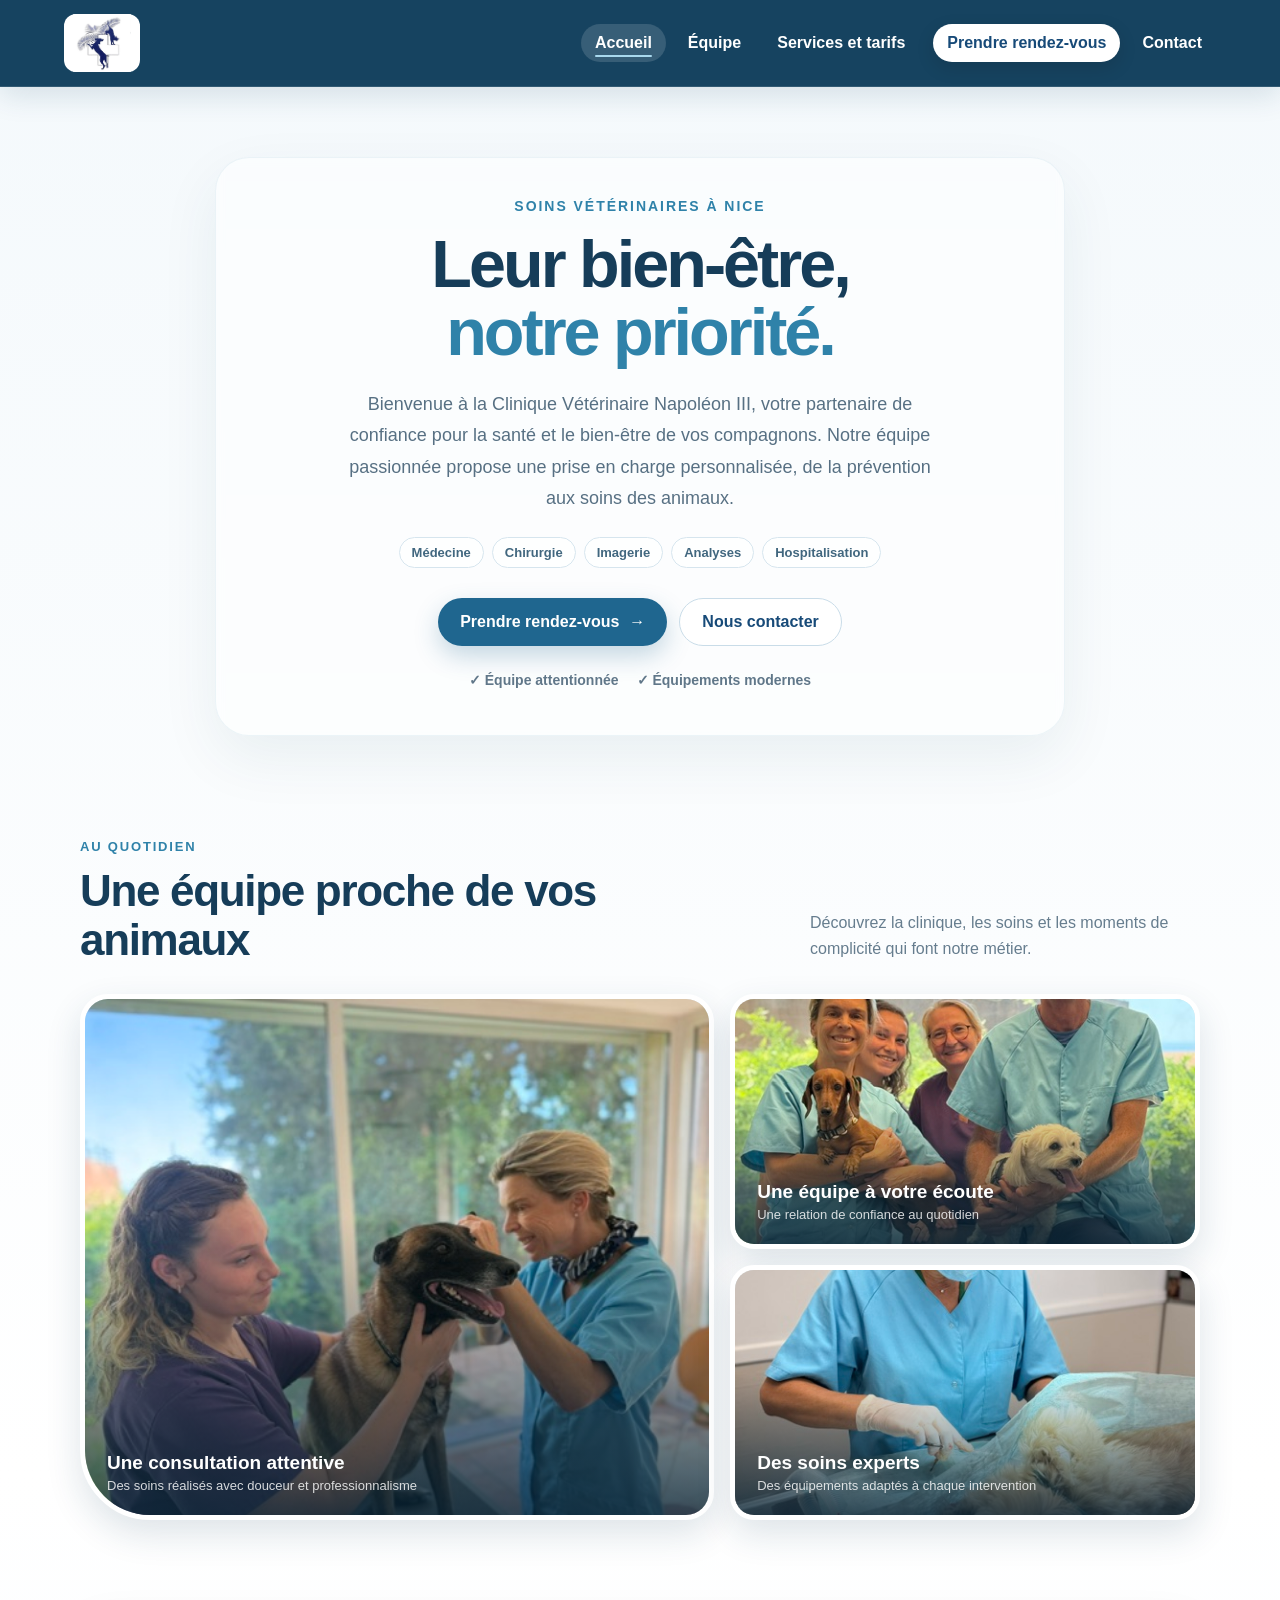
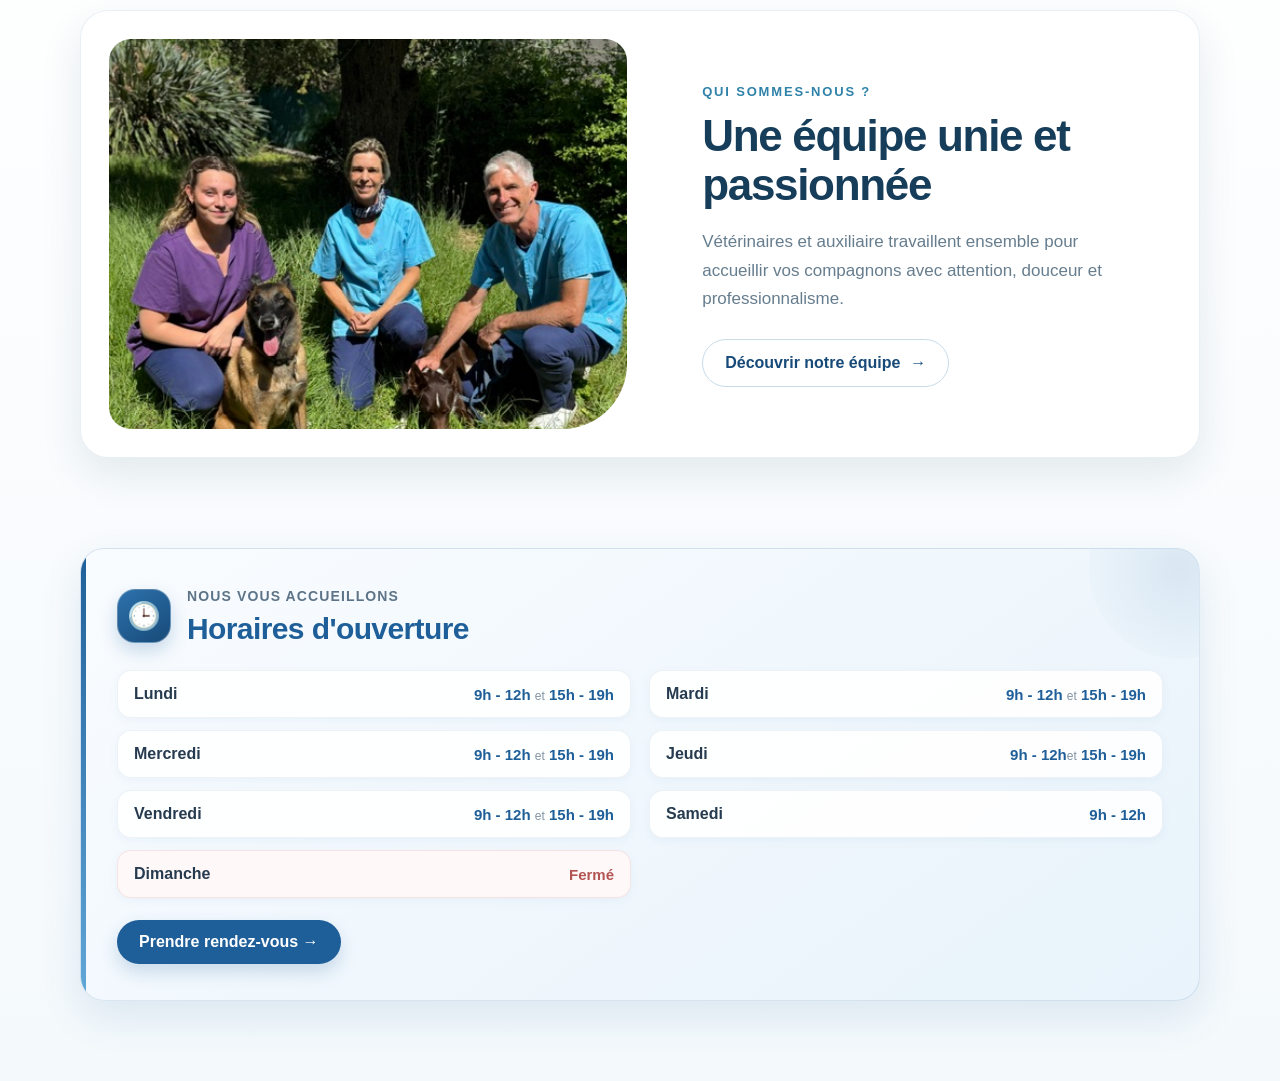
==== accueil.html @ cfa66c89 "Ajout de mes modifications du site" ====
<!DOCTYPE html>
<html lang="fr">
<head>
    <meta charset="UTF-8">
    <meta name="viewport" content="width=device-width, initial-scale=1.0">
    <title>Clinique Vétérinaire Napoléon III</title>
    <link rel="stylesheet" href="style.css">
</head>
<body>
    <header>
        <div class="identite-header">
            <img class="logo-header" src="Capture d’écran 2026-07-15 190802.jpg" alt="Logo de la clinique vétérinaire">
        </div>

        <nav aria-label="Navigation principale">
            <a class="actif" href="accueil.html">Accueil</a>
            <a href="équipe.html">Équipe</a>
            <a href="Tarifs.html">Services et tarifs</a>
            <a class="bouton" href="réservation.html">Prendre rendez-vous</a>
            <a href="contact.html">Contact</a>
        </nav>
    </header>

    <main>
        <section class="accueil">
            <div class="hero">
                <div class="hero-contenu">
                    <p class="hero-surtitre">Soins vétérinaires à Nice</p>
                    <h1>Leur bien-être,<br><span>notre priorité.</span></h1>
                    <p class="hero-texte">Bienvenue à la Clinique Vétérinaire Napoléon III, votre partenaire de confiance pour la santé et le bien-être de vos compagnons. Notre équipe passionnée propose une prise en charge personnalisée, de la prévention aux soins des animaux.</p>

                    <div class="services-rapides" aria-label="Services proposés">
                        <span>Médecine</span><span>Chirurgie</span><span>Imagerie</span><span>Analyses</span><span>Hospitalisation</span>
                    </div>

                    <div class="hero-actions">
                        <a class="cta-principal" href="réservation.html">Prendre rendez-vous <span aria-hidden="true">→</span></a>
                        <a class="cta-secondaire" href="contact.html">Nous contacter</a>
                    </div>

                    <div class="hero-atouts" aria-label="Nos engagements">
                        <span>✓ Équipe attentionnée</span>
                        <span>✓ Équipements modernes</span>
                    </div>
                </div>

            </div>

            <section class="galerie-accueil" aria-labelledby="titre-galerie">
                <div class="galerie-entete">
                    <div>
                        <p class="galerie-surtitre">Au quotidien</p>
                        <h2 id="titre-galerie">Une équipe proche de vos animaux</h2>
                    </div>
                    <p>Découvrez la clinique, les soins et les moments de complicité qui font notre métier.</p>
                </div>

                <div class="galerie-mosaique">
                    <figure class="galerie-cadre galerie-principal">
                        <img src="consultation_accueil.jpeg" alt="Consultation d'un chien par l'équipe de la clinique vétérinaire">
                        <figcaption><strong>Une consultation attentive</strong><span>Des soins réalisés avec douceur et professionnalisme</span></figcaption>
                    </figure>

                    <figure class="galerie-cadre">
                        <img class="photo-equipe-3" src="Equipe 3.jpeg" alt="L'équipe vétérinaire réunie avec deux chiens dans la clinique">
                        <figcaption><strong>Une équipe à votre écoute</strong><span>Une relation de confiance au quotidien</span></figcaption>
                    </figure>

                    <figure class="galerie-cadre">
                        <img src="opération2_accueil.jpeg" alt="Une vétérinaire pendant une intervention chirurgicale">
                        <figcaption><strong>Des soins experts</strong><span>Des équipements adaptés à chaque intervention</span></figcaption>
                    </figure>
                </div>
            </section>

            <section class="equipe-apercu" aria-labelledby="titre-equipe-apercu">
                <div class="equipe-apercu-photo">
                    <img src="équipe_accueil.jpeg" alt="L'équipe de la clinique vétérinaire réunie avec deux chiens">
                </div>
                <div class="equipe-apercu-contenu">
                    <p class="galerie-surtitre">Qui sommes-nous ?</p>
                    <h2 id="titre-equipe-apercu">Une équipe unie et passionnée</h2>
                    <p>Vétérinaires et auxiliaire travaillent ensemble pour accueillir vos compagnons avec attention, douceur et professionnalisme.</p>
                    <a class="cta-secondaire" href="équipe.html">Découvrir notre équipe <span aria-hidden="true">→</span></a>
                </div>
            </section>

            <section class="horaires" aria-labelledby="titre-horaires">
                <div class="horaires-entete">
                    <span class="horaires-icone" aria-hidden="true">🕒</span>
                    <div>
                        <p class="horaires-surtitre">Nous vous accueillons</p>
                        <h2 id="titre-horaires">Horaires d'ouverture</h2>
                    </div>
                </div>

                <div class="horaires-liste">
                    <div class="horaire-ligne"><span class="horaire-jour">Lundi</span><span class="horaire-heures">9h - 12h <em>et</em> 15h - 19h</span></div>
                    <div class="horaire-ligne"><span class="horaire-jour">Mardi</span><span class="horaire-heures">9h - 12h <em>et</em> 15h - 19h</span></div>
                    <div class="horaire-ligne"><span class="horaire-jour">Mercredi</span><span class="horaire-heures">9h - 12h <em>et</em> 15h - 19h</span></div>
                    <div class="horaire-ligne"><span class="horaire-jour">Jeudi</span><span class="horaire-heures">9h - 12h<em>et</em> 15h - 19h</span></div>
                    <div class="horaire-ligne"><span class="horaire-jour">Vendredi</span><span class="horaire-heures">9h - 12h <em>et</em> 15h - 19h</span></div>
                    <div class="horaire-ligne"><span class="horaire-jour">Samedi</span><span class="horaire-heures">9h - 12h</span></div>
                    <div class="horaire-ligne horaire-ferme"><span class="horaire-jour">Dimanche</span><span class="horaire-heures">Fermé</span></div>
                </div>

                
                <a class="horaires-rdv" href="réservation.html">Prendre rendez-vous <span aria-hidden="true">→</span></a>
            </section>

        </section>
    </main>
</body>
</html>
---- style.css ----
header {
    display: flex;
    justify-content: space-between;
    align-items: center;
    color: white;
    background-color:#1f5f99;
    padding: 20px 50px;
    box-shadow: 0 2px 12px rgba(0, 0, 0, 0.12);
    gap: 60px;
    
}

header p {
  margin: 0;
  font-size: 20px;
  font-weight: bold;
}

body {
  margin: 0;
  font-family: Arial, sans-serif;
  background-color: #f4f8fb;
  color: #1f2d3d;
}

nav {
    display: flex;
  gap: 20px;
  
}

nav a {
    color: white;
    text-decoration: none;
    font-weight: bold;
    font-size: 16px;
     padding: 8px 12px;
    border-radius: 20px;
    transition: 0.2s;
}

nav a:hover {
  background-color: rgba(255, 255, 255, 0.15);
  color: white;
}

button {
     background-color: #1f5f99;
  color: white;
  border: none;
  padding: 12px 22px;
 border-radius: 30px; 
 font-weight: bold;
  cursor: pointer;
}

button:hover {
  background-color: #174a78;
}


.accueil{
     box-shadow: 0 6px 20px rgba(0, 0, 0, 0.08);
     max-width: 1000px;
     margin: 50px auto;
     padding: 40px;
     background-color:white;
     border-radius: 20px;

}
.accueil h1 {
  font-size: 42px;
  color: #1f5f99;
}

.accueil p {
  font-size: 18px;
  line-height: 1.7;
}

.logo-accueil {
  width: 180px;
  height: auto;
  display: block;
  margin: 25px auto;
}

.photo-accueil {
  width: 100%;
  height: auto;
  display: block;
  border-radius: 20px;
  margin-top: 25px;
}

/* Coordonnées officielles et page contact */
.services-rapides { display:flex; flex-wrap:wrap; justify-content:center; gap:8px; margin-top:22px; }
.services-rapides span { padding:7px 12px; border:1px solid #d6e5ee; border-radius:999px; color:#41677f; background:rgba(255,255,255,.75); font-size:13px; font-weight:700; }
.urgence-info { position:relative; z-index:1; display:inline-block; margin:22px 16px 0 0 !important; color:#b45353; font-size:14px !important; font-weight:700; }
.coordonnees-accueil { display:flex; align-items:center; justify-content:space-between; gap:35px; margin-top:30px; padding:30px 34px; border-radius:24px; color:#fff; background:#143f5d; }
.coordonnees-accueil h2 { margin:7px 0 10px; color:#fff; font-size:27px; }
.coordonnees-accueil p { margin:0; color:#d5e3ec; font-size:15px; line-height:1.6; }
.coordonnees-accueil .galerie-surtitre { color:#8bc4df; }
.coordonnees-liens { display:flex; gap:14px; }
.coordonnees-liens a, .coordonnees-liens div { display:flex; flex-direction:column; gap:4px; min-width:185px; padding:16px 18px; border:1px solid rgba(255,255,255,.15); border-radius:15px; color:#fff; text-decoration:none; background:rgba(255,255,255,.08); }
.coordonnees-liens span { color:#a9c5d6; font-size:12px; text-transform:uppercase; letter-spacing:.08em; }
.contact-page { max-width:1100px; margin:0 auto; padding:75px 30px 85px; }
.contact-intro { max-width:720px; margin-bottom:45px; }
.contact-intro h1 { margin:10px 0 18px; color:#163d59; font-size:clamp(42px,5vw,64px); line-height:1.05; letter-spacing:-.04em; }
.contact-intro > p:last-child { color:#607789; font-size:18px; line-height:1.7; }
.contact-grille { display:grid; grid-template-columns:repeat(3,1fr); gap:18px; }
.contact-grille-deux { grid-template-columns:repeat(2,1fr); }
.contact-carte { padding:28px; border:1px solid rgba(31,95,153,.1); border-radius:22px; background:#fff; box-shadow:0 12px 30px rgba(20,65,92,.09); }
.contact-icone { display:grid; place-items:center; width:45px; height:45px; border-radius:13px; color:#fff; background:#1f668f; font-size:22px; }
.contact-carte h2 { margin:20px 0 10px; color:#163d59; font-size:22px; }
.contact-carte p { color:#607789; line-height:1.65; }
.contact-carte a { color:#1f668f; font-size:20px; font-weight:800; text-decoration:none; }
.contact-carte small { color:#7a8e9c; }
.urgence-contact { display:flex; gap:14px; margin-top:25px; padding:20px 24px; border-radius:17px; color:#8f3f3f; background:#fff1f1; }

@media (max-width:850px) {
  .coordonnees-accueil { align-items:flex-start; flex-direction:column; }
  .coordonnees-liens { width:100%; }
  .coordonnees-liens a, .coordonnees-liens div { flex:1; min-width:0; }
  .contact-grille { grid-template-columns:1fr; }
}

@media (max-width:480px) {
  .coordonnees-liens, .urgence-contact { flex-direction:column; }
}

/* Finitions visuelles */
body {
  min-height: 100vh;
  background:
    radial-gradient(circle at 8% 12%, rgba(83, 161, 196, 0.11), transparent 24rem),
    radial-gradient(circle at 92% 42%, rgba(31, 95, 153, 0.07), transparent 28rem),
    linear-gradient(180deg, #f7fbfd 0%, #ffffff 45%, #f3f8fb 100%);
}

header {
  position: relative;
  z-index: 20;
  border-bottom: 1px solid rgba(255, 255, 255, 0.12);
}

nav a {
  position: relative;
}

nav a:not(.bouton)::after {
  content: "";
  position: absolute;
  right: 14px;
  bottom: 5px;
  left: 14px;
  height: 2px;
  border-radius: 2px;
  background: #a9d9ee;
  transform: scaleX(0);
  transition: transform 0.2s ease;
}

nav a:not(.bouton):hover::after,
nav a.actif::after {
  transform: scaleX(1);
}

.hero {
  position: relative;
  padding: 38px 25px 48px;
}

.hero::before {
  content: "";
  position: absolute;
  z-index: -1;
  inset: 0;
  border: 1px solid rgba(47, 130, 169, 0.08);
  border-radius: 34px;
  background: rgba(255, 255, 255, 0.52);
  box-shadow: 0 22px 60px rgba(20, 65, 92, 0.07);
  backdrop-filter: blur(4px);
}

.hero-surtitre,
.galerie-surtitre {
  letter-spacing: 0.16em;
}

.galerie-accueil,
.equipe-apercu,
.horaires {
  scroll-margin-top: 30px;
}

.galerie-cadre {
  border-width: 6px;
  box-shadow: 0 18px 44px rgba(20, 65, 92, 0.15);
}

.galerie-cadre:hover {
  box-shadow: 0 24px 52px rgba(20, 65, 92, 0.21);
}

.equipe-apercu {
  border-color: rgba(47, 130, 169, 0.13);
  background: linear-gradient(135deg, #ffffff 0%, #f3f9fc 100%);
  box-shadow: 0 22px 55px rgba(20, 65, 92, 0.11);
}

.horaires {
  border-color: rgba(47, 130, 169, 0.16);
  background:
    radial-gradient(circle at 92% 0%, rgba(74, 153, 190, 0.13), transparent 18rem),
    linear-gradient(145deg, #fbfdff, #eaf5fb);
}

.contact-intro {
  padding-left: 22px;
  border-left: 4px solid #2f82a9;
}

.contact-carte {
  position: relative;
  overflow: hidden;
  min-height: 230px;
  transition: transform 0.25s ease, box-shadow 0.25s ease;
}

.contact-carte::after {
  content: "";
  position: absolute;
  top: -55px;
  right: -55px;
  width: 140px;
  height: 140px;
  border-radius: 50%;
  background: rgba(47, 130, 169, 0.06);
}

.contact-carte:hover {
  transform: translateY(-4px);
  box-shadow: 0 20px 42px rgba(20, 65, 92, 0.14);
}

@media (max-width: 850px) {
  .contact-grille-deux { grid-template-columns: 1fr; }
  .hero { padding: 28px 18px 38px; }
}

@media (prefers-reduced-motion: reduce) {
  html { scroll-behavior: auto; }
  *, *::before, *::after { transition-duration: 0.01ms !important; }
}

/* Page services et tarifs */
.services-page { max-width:1240px; margin:0 auto; padding:70px 30px 90px; }
.services-intro { max-width:780px; margin-bottom:58px; }
.services-intro h1 { margin:10px 0 20px; color:#163d59; font-size:clamp(42px,5.5vw,68px); line-height:1.04; letter-spacing:-.045em; }
.services-intro > p:last-child { max-width:680px; color:#607789; font-size:18px; line-height:1.7; }
.services-layout { display:grid; grid-template-columns:minmax(0,1fr) 285px; align-items:start; gap:34px; }
.service-categorie + .service-categorie { margin-top:62px; }
.categorie-titre { display:flex; align-items:flex-start; gap:16px; margin-bottom:22px; }
.categorie-titre > span { display:grid; place-items:center; width:42px; height:42px; flex:none; border-radius:13px; color:#fff; background:#1f668f; font-size:13px; font-weight:800; }
.categorie-titre h2 { margin:0; color:#163d59; font-size:28px; letter-spacing:-.025em; }
.categorie-titre p { margin:5px 0 0; color:#738795; font-size:14px; }
.services-grille { display:grid; grid-template-columns:repeat(2,minmax(0,1fr)); gap:15px; }
.service-carte { position:relative; display:flex; min-height:270px; flex-direction:column; align-items:flex-start; padding:24px; overflow:hidden; border:1px solid rgba(31,95,153,.12); border-radius:21px; color:#193247; text-align:left; background:#fff; box-shadow:0 9px 25px rgba(20,65,92,.07); cursor:pointer; transition:transform .22s,border-color .22s,box-shadow .22s,background-color .22s; }
.service-carte:hover { transform:translateY(-3px); border-color:rgba(47,130,169,.35); box-shadow:0 16px 34px rgba(20,65,92,.13); }
.service-carte[aria-pressed="true"] { border-color:#2f82a9; background:linear-gradient(145deg,#fff,#edf8fc); box-shadow:0 15px 36px rgba(47,130,169,.17),inset 0 0 0 1px #2f82a9; }
.service-selection { position:absolute; top:17px; right:17px; display:grid; width:27px; height:27px; place-items:center; border:1px solid #c9dce7; border-radius:50%; color:transparent; background:#fff; font-size:14px; transition:.2s; }
.service-carte[aria-pressed="true"] .service-selection { border-color:#2f82a9; color:#fff; background:#2f82a9; }
.service-icone { display:grid; width:42px; height:42px; margin-bottom:18px; place-items:center; border-radius:13px; color:#1f668f; background:#e9f5fa; font-size:21px; }
.service-nom { padding-right:24px; color:#163d59; font-size:18px; font-weight:800; line-height:1.25; }
.service-description { margin:9px 0 20px; color:#6c8190; font-size:14px; line-height:1.5; }
.service-prix { margin-top:auto; color:#1f668f; font-size:22px; }
.service-prix small { display:block; margin-bottom:2px; color:#78909e; font-size:11px; font-weight:700; letter-spacing:.06em; text-transform:uppercase; }
.selection-tarifs { position:sticky; top:25px; padding:25px; border-radius:22px; color:#fff; background:linear-gradient(145deg,#174a68,#0f354e); box-shadow:0 18px 42px rgba(15,53,78,.24); }
.selection-surtitre { display:block; margin-bottom:7px; color:#9ccfe4; font-size:11px; font-weight:800; letter-spacing:.13em; text-transform:uppercase; }
.selection-compteur { display:block; font-size:21px; }
.selection-total { display:flex; align-items:end; justify-content:space-between; gap:15px; margin:24px 0 13px; padding-top:20px; border-top:1px solid rgba(255,255,255,.15); }
.selection-total span { color:#bdd3df; font-size:13px; }
.selection-total strong { font-size:27px; }
.selection-tarifs p { min-height:42px; margin:0 0 18px; color:#c8dce6; font-size:13px; line-height:1.55; }
.selection-tarifs button,.selection-tarifs a { display:block; width:100%; padding:11px 14px; border-radius:999px; font-weight:700; text-align:center; }
.selection-tarifs button { border:1px solid rgba(255,255,255,.2); color:#fff; background:transparent; cursor:pointer; }
.selection-tarifs button:disabled { opacity:.4; cursor:default; }
.selection-tarifs a { margin-top:9px; color:#174a68; text-decoration:none; background:#fff; }
.selection-tarifs small { display:block; margin-top:14px; color:#91acbb; font-size:10px; text-align:center; }

@media (max-width:950px) {
  .services-layout { grid-template-columns:1fr; }
  .selection-tarifs { position:static; }
}
@media (max-width:650px) {
  .services-page { padding:48px 20px 70px; }
  .services-intro { margin-bottom:45px; }
  .services-grille { grid-template-columns:1fr; }
  .service-carte { min-height:250px; }
  .categorie-titre h2 { font-size:24px; }
}

.horaires {
  position: relative;
  overflow: hidden;
  margin-top: 35px;
  padding: 36px;
  border: 1px solid rgba(31, 95, 153, 0.14);
  border-radius: 24px;
  background: linear-gradient(145deg, #f9fcff 0%, #e8f3fb 100%);
  box-shadow: 0 16px 40px rgba(31, 95, 153, 0.12);
}

.horaires::before {
  content: "";
  position: absolute;
  inset: 0 auto 0 0;
  width: 5px;
  background: linear-gradient(#1f5f99, #61a7d9);
}

.horaires::after {
  content: "";
  position: absolute;
  top: -70px;
  right: -70px;
  width: 180px;
  height: 180px;
  border-radius: 50%;
  background: radial-gradient(circle, rgba(31, 95, 153, 0.1), rgba(31, 95, 153, 0.02) 70%);
}

.horaires-entete {
  position: relative;
  z-index: 1;
  display: flex;
  align-items: center;
  gap: 16px;
  margin-bottom: 24px;
}

.horaires-icone {
  display: grid;
  place-items: center;
  width: 54px;
  height: 54px;
  flex-shrink: 0;
  border: 1px solid rgba(255, 255, 255, 0.3);
  border-radius: 18px;
  background: linear-gradient(145deg, #2d72ad, #174a78);
  font-size: 27px;
  box-shadow: 0 8px 18px rgba(31, 95, 153, 0.22);
}

.horaires-surtitre {
  margin: 0 0 3px;
  color: #5d7488;
  font-size: 14px !important;
  font-weight: bold;
  letter-spacing: 0.08em;
  text-transform: uppercase;
}

.horaires h2 {
  margin: 0;
  color: #1f5f99;
  font-size: 30px;
  letter-spacing: -0.02em;
}

.horaires-liste {
  position: relative;
  z-index: 1;
  display: grid;
  grid-template-columns: repeat(2, minmax(0, 1fr));
  gap: 12px 18px;
}

.horaire-ligne {
  display: flex;
  align-items: center;
  justify-content: space-between;
  gap: 16px;
  padding: 14px 16px;
  border: 1px solid rgba(31, 95, 153, 0.08);
  border-radius: 14px;
  background-color: rgba(255, 255, 255, 0.9);
  box-shadow: 0 3px 10px rgba(31, 95, 153, 0.05);
  transition: transform 0.2s ease, border-color 0.2s ease, box-shadow 0.2s ease;
}

.horaire-ligne:hover {
  transform: translateY(-2px);
  border-color: rgba(31, 95, 153, 0.2);
  box-shadow: 0 7px 16px rgba(31, 95, 153, 0.1);
}

.horaire-jour {
  color: #263b4f;
  font-weight: bold;
}

.horaire-heures {
  color: #1f5f99;
  font-size: 15px;
  font-weight: bold;
  text-align: right;
}

.horaire-heures em {
  color: #8193a3;
  font-size: 12px;
  font-style: normal;
  font-weight: normal;
}

.horaire-ferme .horaire-heures {
  color: #b45353;
}

.horaire-ferme {
  border-color: rgba(180, 83, 83, 0.12);
  background-color: rgba(255, 248, 248, 0.92);
}

.horaires-rdv {
  position: relative;
  z-index: 1;
  display: inline-block;
  margin-top: 22px;
  padding: 13px 22px;
  border-radius: 25px;
  background-color: #1f5f99;
  color: white;
  font-weight: bold;
  text-decoration: none;
  box-shadow: 0 8px 18px rgba(31, 95, 153, 0.2);
  transition: transform 0.2s, background-color 0.2s, box-shadow 0.2s;
}

.horaires-rdv:hover {
  transform: translateY(-2px);
  background-color: #174a78;
  box-shadow: 0 11px 22px rgba(31, 95, 153, 0.28);
}

.horaires-rdv:focus-visible {
  outline: 3px solid rgba(31, 95, 153, 0.28);
  outline-offset: 3px;
}

@media (max-width: 700px) {
  .accueil {
    margin: 25px 15px;
    padding: 25px 20px;
  }

  .horaires {
    padding: 24px 18px;
    border-radius: 18px;
  }

  .horaires-entete {
    align-items: flex-start;
    gap: 12px;
  }

  .horaires-icone {
    width: 48px;
    height: 48px;
    border-radius: 15px;
    font-size: 23px;
  }

  .horaires h2 {
    font-size: 25px;
  }

  .horaires-liste {
    grid-template-columns: 1fr;
  }

  .horaire-ligne {
    padding: 13px 12px;
  }

  .horaire-heures {
    font-size: 14px;
  }

  .horaires-rdv {
    display: block;
    text-align: center;
  }
}

@media (prefers-reduced-motion: reduce) {
  .horaire-ligne,
  .horaires-rdv {
    transition: none;
  }
}

.page {
  max-width: 1100px;
  margin: 50px auto;
  padding: 0 30px;
}

.bloc-page {
  background-color: white;
  padding: 40px;
  border-radius: 20px;
  box-shadow: 0 6px 20px rgba(0, 0, 0, 0.08);
}

.titre-page {
  color: #1f5f99;
  font-size: 38px;
  margin-bottom: 15px;
}

.intro-page {
  font-size: 18px;
  line-height: 1.7;
}

.cartes {
  display: flex;
  gap: 25px;
  flex-wrap: wrap;
}

.carte {
  background-color: #f4f8fb;
  padding: 25px;
  border-radius: 18px;
  flex: 1;
  min-width: 250px;
}

/* Nouvelle identité visuelle de la page d'accueil */
* { box-sizing: border-box; }
html { scroll-behavior: smooth; }

body {
  font-family: "Segoe UI", Arial, sans-serif;
  background: linear-gradient(180deg, #f4f9fc 0%, #ffffff 55%, #f4f9fc 100%);
  color: #193247;
}

header {
  gap: 40px;
  padding: 14px max(5vw, 24px);
  background: rgba(15, 61, 91, 0.97);
  box-shadow: 0 8px 30px rgba(15, 61, 91, 0.14);
}

.logo-header {
  display: block;
  width: 76px;
  height: 58px;
  object-fit: contain;
  object-position: center;
  background-color: #fff;
  border-radius: 12px;
}

nav { align-items: center; gap: 8px; }
nav a { padding: 10px 14px; border-radius: 999px; }
nav a.actif { background: rgba(255, 255, 255, 0.14); }

nav a.bouton {
  margin-left: 6px;
  background: #fff;
  color: #174a78;
  box-shadow: 0 6px 18px rgba(0, 0, 0, 0.14);
}

nav a.bouton:hover {
  color: #174a78;
  background: #eaf4fb;
  transform: translateY(-1px);
}

.accueil {
  max-width: 1180px;
  margin: 0 auto;
  padding: 70px 30px 80px;
  background: transparent;
  border-radius: 0;
  box-shadow: none;
}

.hero {
  display: block;
  max-width: 850px;
  margin: 0 auto;
  text-align: center;
}

.hero-surtitre {
  margin: 0;
  color: #2f82a9;
  font-size: 14px !important;
  font-weight: 800;
  letter-spacing: 0.14em;
  text-transform: uppercase;
}

.accueil h1 {
  margin: 12px 0 22px;
  color: #163d59;
  font-size: clamp(44px, 5.2vw, 72px);
  line-height: 1.02;
  letter-spacing: -0.045em;
}

.accueil h1 span { color: #2f82a9; }

.accueil .hero-texte {
  max-width: 590px;
  margin: 0 auto;
  color: #577083;
  font-size: 18px;
  line-height: 1.75;
}

.hero-actions {
  display: flex;
  flex-wrap: wrap;
  gap: 12px;
  margin-top: 30px;
  justify-content: center;
}

.cta-principal, .cta-secondaire {
  display: inline-flex;
  align-items: center;
  justify-content: center;
  gap: 10px;
  padding: 14px 22px;
  border-radius: 999px;
  font-weight: 700;
  text-decoration: none;
  transition: transform 0.2s, box-shadow 0.2s, background-color 0.2s;
}

.cta-principal {
  color: #fff;
  background: #1f668f;
  box-shadow: 0 10px 24px rgba(31, 102, 143, 0.25);
}

.cta-secondaire {
  color: #174a78;
  border: 1px solid #c9dce8;
  background: #fff;
}

.cta-principal:hover, .cta-secondaire:hover {
  transform: translateY(-2px);
  box-shadow: 0 12px 28px rgba(31, 102, 143, 0.18);
}

.hero-atouts {
  display: flex;
  flex-wrap: wrap;
  gap: 18px;
  margin-top: 26px;
  color: #607789;
  font-size: 14px;
  font-weight: 600;
  justify-content: center;
}

.hero-visuel { position: relative; }

.photo-accueil {
  width: 100%;
  height: 510px;
  margin: 0;
  object-fit: cover;
  border-radius: 32px 32px 90px 32px;
  box-shadow: 0 24px 55px rgba(20, 65, 92, 0.2);
}

.hero-visuel::before {
  content: "";
  position: absolute;
  z-index: -1;
  inset: -18px 22px 22px -18px;
  border: 2px solid rgba(47, 130, 169, 0.22);
  border-radius: 38px 38px 96px 38px;
}

.badge-photo {
  position: absolute;
  left: -28px;
  bottom: 28px;
  display: flex;
  flex-direction: column;
  gap: 3px;
  padding: 16px 20px;
  border: 1px solid rgba(255, 255, 255, 0.75);
  border-radius: 16px;
  background: rgba(255, 255, 255, 0.92);
  box-shadow: 0 12px 30px rgba(20, 65, 92, 0.18);
  backdrop-filter: blur(10px);
}

.badge-photo strong { color: #174a78; }
.badge-photo span { color: #6c8190; font-size: 13px; }

.galerie-accueil {
  margin-top: 100px;
}

.galerie-entete {
  display: flex;
  align-items: end;
  justify-content: space-between;
  gap: 40px;
  margin-bottom: 28px;
}

.galerie-surtitre {
  margin: 0 0 8px;
  color: #2f82a9;
  font-size: 13px !important;
  font-weight: 800;
  letter-spacing: 0.14em;
  text-transform: uppercase;
}

.galerie-entete h2 {
  max-width: 620px;
  margin: 0;
  color: #163d59;
  font-size: clamp(30px, 3.5vw, 44px);
  line-height: 1.12;
  letter-spacing: -0.03em;
}

.galerie-entete > p {
  max-width: 390px;
  margin: 0 0 3px;
  color: #667d8e;
  font-size: 16px;
  line-height: 1.6;
}

.galerie-mosaique {
  display: grid;
  grid-template-columns: 1.35fr 1fr;
  grid-template-rows: repeat(2, 255px);
  gap: 16px;
  margin-top: 30px;
}

.galerie-cadre {
  position: relative;
  overflow: hidden;
  min-height: 0;
  margin: 0;
  border: 5px solid #fff;
  border-radius: 24px;
  background: #dbe8ef;
  box-shadow: 0 14px 35px rgba(20, 65, 92, 0.14);
}

.galerie-principal {
  grid-row: 1 / 3;
  border-radius: 28px 28px 28px 70px;
}

.galerie-cadre img {
  width: 100%;
  height: 100%;
  display: block;
  object-fit: cover;
  transition: transform 0.45s ease;
}

.galerie-principal img {
  object-position: center 42%;
}

.galerie-principal img.photo-equipe-3 {
  object-position: center calc(42% - 60px);
}

.galerie-cadre:hover img {
  transform: scale(1.035);
}

.galerie-cadre::after {
  content: "";
  position: absolute;
  inset: 42% 0 0;
  background: linear-gradient(transparent, rgba(10, 37, 55, 0.82));
  pointer-events: none;
}

.galerie-cadre figcaption {
  position: absolute;
  z-index: 1;
  right: 0;
  bottom: 0;
  left: 0;
  display: flex;
  flex-direction: column;
  gap: 4px;
  padding: 22px;
  color: #fff;
}

.galerie-cadre figcaption strong {
  font-size: 19px;
}

.galerie-cadre figcaption span {
  color: rgba(255, 255, 255, 0.82);
  font-size: 13px;
}

.horaires { margin-top: 90px; }

.equipe-apercu {
  display: grid;
  grid-template-columns: 1.05fr 0.95fr;
  align-items: center;
  gap: clamp(35px, 6vw, 75px);
  margin-top: 90px;
  padding: 28px;
  border: 1px solid rgba(31, 95, 153, 0.1);
  border-radius: 28px;
  background: #fff;
  box-shadow: 0 16px 42px rgba(20, 65, 92, 0.1);
}

.equipe-apercu-photo img {
  width: 100%;
  height: 390px;
  display: block;
  object-fit: cover;
  object-position: center 38%;
  border-radius: 22px 22px 65px 22px;
}

.equipe-apercu-contenu { padding-right: 25px; }

.equipe-apercu h2 {
  margin: 8px 0 18px;
  color: #163d59;
  font-size: clamp(30px, 3.5vw, 44px);
  line-height: 1.12;
  letter-spacing: -0.03em;
}

.equipe-apercu-contenu > p:not(.galerie-surtitre) {
  margin: 0 0 25px;
  color: #667d8e;
  font-size: 17px;
  line-height: 1.7;
}

/* Page équipe */
.equipe-page {
  max-width: 1180px;
  margin: 0 auto;
  padding: 70px 30px 80px;
}

.equipe-hero {
  display: grid;
  grid-template-columns: 0.85fr 1.15fr;
  align-items: center;
  gap: clamp(40px, 6vw, 75px);
}

.equipe-hero h1 {
  margin: 12px 0 22px;
  color: #163d59;
  font-size: clamp(40px, 5vw, 62px);
  line-height: 1.04;
  letter-spacing: -0.045em;
}

.equipe-hero-texte > p:last-child {
  color: #607789;
  font-size: 18px;
  line-height: 1.7;
}

.equipe-hero-photo img {
  width: 100%;
  height: 500px;
  display: block;
  object-fit: cover;
  object-position: center 35%;
  border-radius: 32px 32px 90px 32px;
  box-shadow: 0 24px 55px rgba(20, 65, 92, 0.2);
}

.membres { margin-top: 105px; }
.membres-entete { margin-bottom: 30px; text-align: center; }

.membres-entete h2 {
  margin: 6px 0 0;
  color: #163d59;
  font-size: clamp(34px, 4vw, 48px);
  letter-spacing: -0.03em;
}

.membres-grille {
  display: grid;
  grid-template-columns: repeat(3, 1fr);
  gap: 22px;
}

.membre-carte {
  overflow: hidden;
  border: 1px solid rgba(31, 95, 153, 0.1);
  border-radius: 24px;
  background: #fff;
  box-shadow: 0 14px 35px rgba(20, 65, 92, 0.1);
  transition: transform 0.25s, box-shadow 0.25s;
}

.membre-carte:hover {
  transform: translateY(-5px);
  box-shadow: 0 20px 42px rgba(20, 65, 92, 0.16);
}

.membre-photo { height: 390px; overflow: hidden; }

.membre-photo img {
  width: 100%;
  height: 100%;
  display: block;
  object-fit: cover;
}

.membre-infos { padding: 22px 24px 25px; }

.membre-role {
  color: #2f82a9;
  font-size: 12px;
  font-weight: 800;
  letter-spacing: 0.1em;
  text-transform: uppercase;
}

.membre-infos h3 {
  margin: 7px 0 0;
  color: #163d59;
  font-size: 25px;
}

.membre-infos p {
  margin: 12px 0 0;
  color: #667d8e;
  font-size: 15px;
  line-height: 1.65;
}

.equipe-contact {
  display: flex;
  align-items: center;
  justify-content: space-between;
  gap: 30px;
  margin-top: 90px;
  padding: 35px 40px;
  border-radius: 26px;
  background: linear-gradient(135deg, #eaf5fb, #f8fcff);
}

.equipe-contact h2 {
  margin: 6px 0 0;
  color: #163d59;
  font-size: clamp(27px, 3vw, 38px);
}

@media (max-width: 850px) {
  header { align-items: flex-start; padding: 14px 18px; }
  .logo-header { width: 62px; height: 48px; }
  nav { justify-content: flex-end; flex-wrap: wrap; gap: 3px; }
  nav a { padding: 7px 9px; font-size: 12px; }
  nav a.bouton { order: -1; }
  .accueil { padding: 46px 20px 60px; }
  .hero { grid-template-columns: 1fr; gap: 48px; }
  .accueil h1 { font-size: clamp(42px, 13vw, 58px); }
  .accueil .hero-texte { font-size: 16px; }
  .photo-accueil { height: 390px; border-radius: 24px 24px 60px 24px; }
  .badge-photo { left: 14px; bottom: 16px; }
  .equipe-apercu { grid-template-columns: 1fr; padding: 20px; }
  .equipe-apercu-contenu { padding: 5px 5px 15px; }
  .galerie-accueil { margin-top: 70px; }
  .galerie-entete { display: block; }
  .galerie-entete > p { margin-top: 14px; }
  .galerie-mosaique {
    grid-template-columns: repeat(2, 1fr);
    grid-template-rows: 350px 260px;
  }
  .galerie-principal {
    grid-column: 1 / 3;
    grid-row: auto;
    border-radius: 24px 24px 24px 55px;
  }
  .horaires { margin-top: 60px; }
  .equipe-page { padding: 46px 20px 60px; }
  .equipe-hero { grid-template-columns: 1fr; }
  .equipe-hero-photo img { height: 430px; }
  .membres { margin-top: 75px; }
  .membres-grille { grid-template-columns: 1fr; max-width: 520px; margin: 0 auto; }
  .membre-photo { height: 480px; }
  .equipe-contact { align-items: flex-start; flex-direction: column; padding: 28px; }
}

@media (max-width: 480px) {
  header { display: block; }
  .identite-header { display: none; }
  nav { justify-content: center; }
  nav a.bouton { margin-left: 0; }
  .hero-actions a { width: 100%; }
  .hero-atouts { flex-direction: column; gap: 8px; }
  .galerie-mosaique {
    display: flex;
    flex-direction: column;
  }
  .galerie-cadre,
  .galerie-principal {
    height: 320px;
    border-radius: 20px;
  }
  .galerie-cadre figcaption { padding: 18px; }
  .equipe-apercu-photo img { height: 330px; }
  .equipe-hero-photo img { height: 350px; border-radius: 24px 24px 60px 24px; }
  .membre-photo { height: 390px; }
  .equipe-contact .cta-principal { width: 100%; }
}
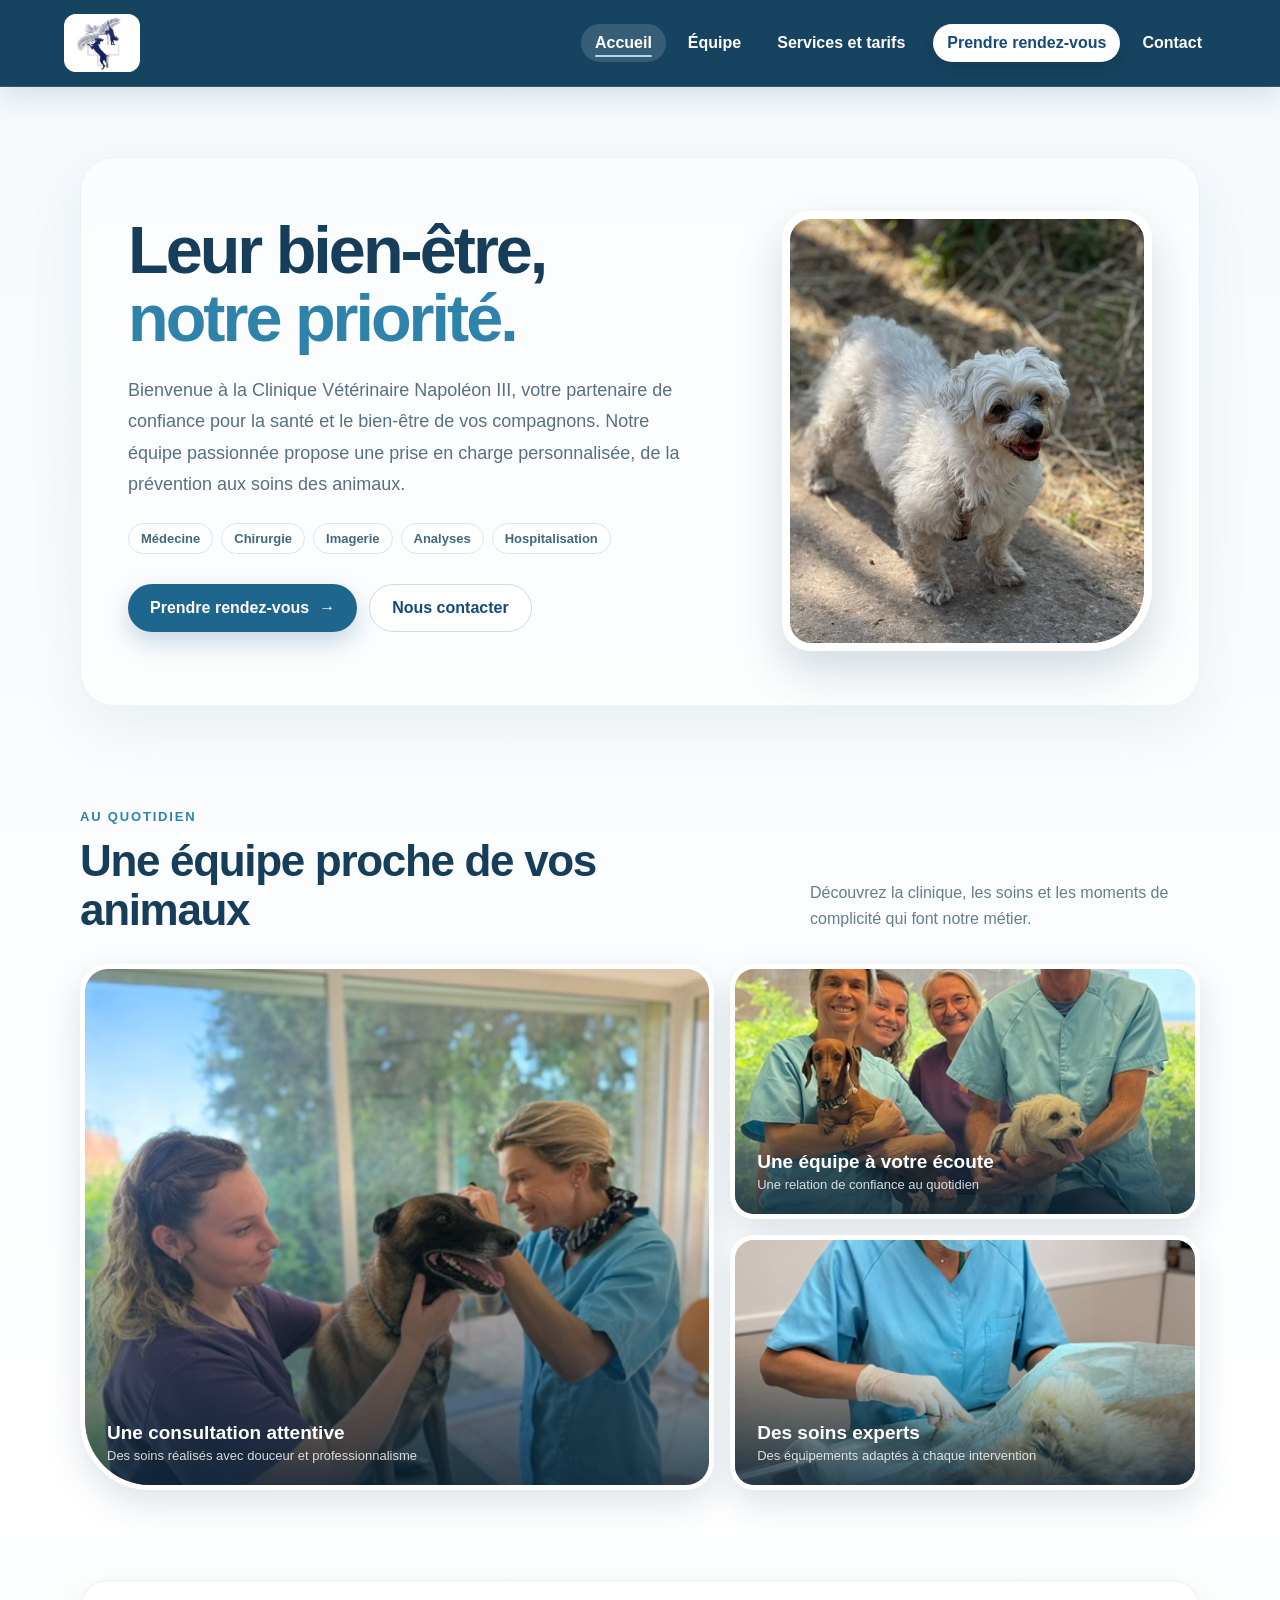
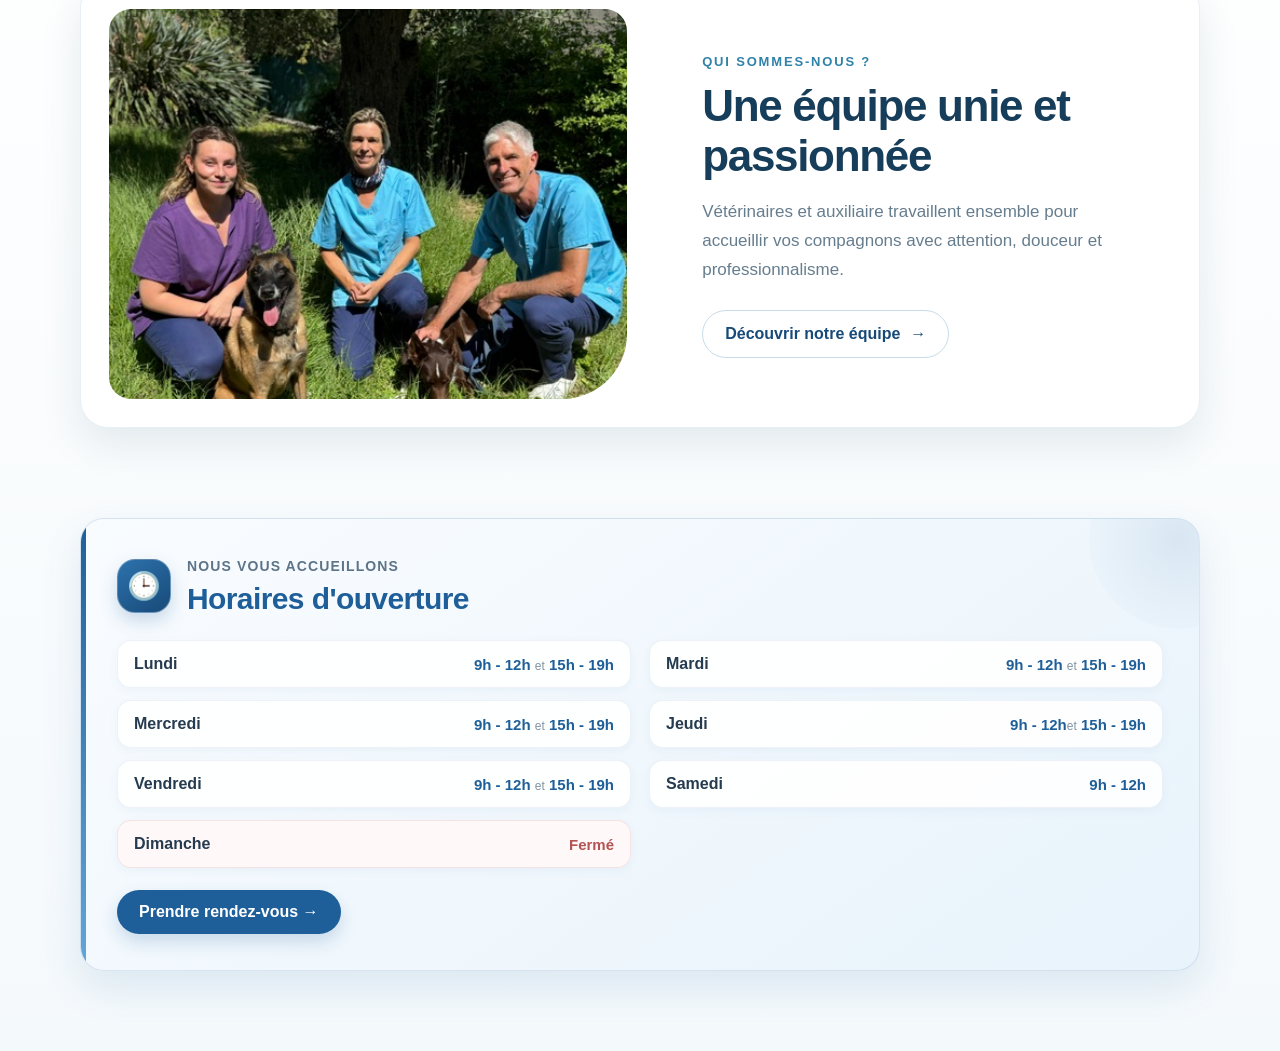
==== commit 77882f78: "modification du site" ====
--- a/accueil.html
+++ b/accueil.html
@@ -25,7 +25,7 @@
         <section class="accueil">
             <div class="hero">
                 <div class="hero-contenu">
-                    <p class="hero-surtitre">Soins vétérinaires à Nice</p>
+                    
                     <h1>Leur bien-être,<br><span>notre priorité.</span></h1>
                     <p class="hero-texte">Bienvenue à la Clinique Vétérinaire Napoléon III, votre partenaire de confiance pour la santé et le bien-être de vos compagnons. Notre équipe passionnée propose une prise en charge personnalisée, de la prévention aux soins des animaux.</p>
 
@@ -39,9 +39,13 @@
                     </div>
 
                     <div class="hero-atouts" aria-label="Nos engagements">
-                        <span>✓ Équipe attentionnée</span>
-                        <span>✓ Équipements modernes</span>
+                       
                     </div>
+                </div>
+
+                <div class="hero-galia">
+                    <img src="galia accueil.jpeg" alt="Galia avec sa propriétaire">
+                    
                 </div>
 
             </div>
--- a/style.css
+++ b/style.css
@@ -301,6 +301,136 @@
   .categorie-titre h2 { font-size:24px; }
 }
 
+/* Photo Galia dans l'introduction de l'accueil */
+.accueil .hero {
+  display: grid;
+  grid-template-columns: minmax(0, 1.08fr) minmax(320px, .92fr);
+  align-items: center;
+  gap: clamp(40px, 6vw, 75px);
+  max-width: none;
+  text-align: left;
+}
+
+.accueil .hero-texte {
+  margin-left: 0;
+}
+
+.accueil .hero .services-rapides,
+.accueil .hero .hero-actions,
+.accueil .hero .hero-atouts {
+  justify-content: flex-start;
+}
+
+.hero-galia {
+  position: relative;
+  align-self: stretch;
+  min-height: 500px;
+}
+
+.hero-galia::before {
+  content: "";
+  position: absolute;
+  z-index: -1;
+  inset: -14px 18px 18px -14px;
+  border: 2px solid rgba(47, 130, 169, .2);
+  border-radius: 30px 30px 75px 30px;
+}
+
+.hero-galia img {
+  width: 100%;
+  height: 100%;
+  min-height: 500px;
+  display: block;
+  object-fit: cover;
+  object-position: center;
+  border-radius: 26px 26px 70px 26px;
+  box-shadow: 0 22px 50px rgba(20, 65, 92, .2);
+}
+
+.hero-galia span {
+  position: absolute;
+  right: 18px;
+  bottom: 18px;
+  padding: 11px 16px;
+  border: 1px solid rgba(255,255,255,.65);
+  border-radius: 999px;
+  color: #174a68;
+  background: rgba(255,255,255,.9);
+  box-shadow: 0 8px 20px rgba(20,65,92,.16);
+  font-size: 13px;
+  font-weight: 700;
+  backdrop-filter: blur(8px);
+}
+
+@media (max-width: 850px) {
+  .accueil .hero {
+    grid-template-columns: 1fr;
+    text-align: center;
+  }
+  .accueil .hero-texte { margin-right: auto; margin-left: auto; }
+  .accueil .hero .services-rapides,
+  .accueil .hero .hero-actions,
+  .accueil .hero .hero-atouts { justify-content: center; }
+  .hero-galia { min-height: 420px; }
+  .hero-galia img { min-height: 420px; max-height: 520px; }
+}
+
+/* Ajustement du portrait de Galia */
+.accueil .hero {
+  grid-template-columns: minmax(0, 1.2fr) minmax(290px, .8fr);
+  gap: clamp(42px, 5vw, 65px);
+  padding: 48px;
+}
+
+.hero-galia {
+  align-self: center;
+  width: 100%;
+  max-width: 370px;
+  height: 440px;
+  min-height: 0;
+  justify-self: end;
+  padding: 8px;
+  border-radius: 28px 28px 62px 28px;
+  background: #fff;
+  box-shadow: 0 20px 45px rgba(20, 65, 92, .18);
+}
+
+.hero-galia::before {
+  display: none;
+}
+
+.hero-galia img {
+  width: 100%;
+  height: 100%;
+  min-height: 0;
+  border-radius: 21px 21px 54px 21px;
+  object-position: center 48%;
+  box-shadow: none;
+}
+
+.hero-galia span {
+  right: 22px;
+  bottom: 22px;
+  padding: 9px 13px;
+  font-size: 12px;
+}
+
+@media (max-width: 850px) {
+  .accueil .hero { padding: 35px 25px; }
+  .hero-galia {
+    width: min(100%, 390px);
+    height: 470px;
+    min-height: 0;
+    justify-self: center;
+  }
+  .hero-galia img { min-height: 0; max-height: none; }
+}
+
+@media (max-width: 480px) {
+  .accueil .hero { padding: 30px 16px; }
+  .hero-galia { height: 420px; }
+}
+
 .horaires {
   position: relative;
   overflow: hidden;
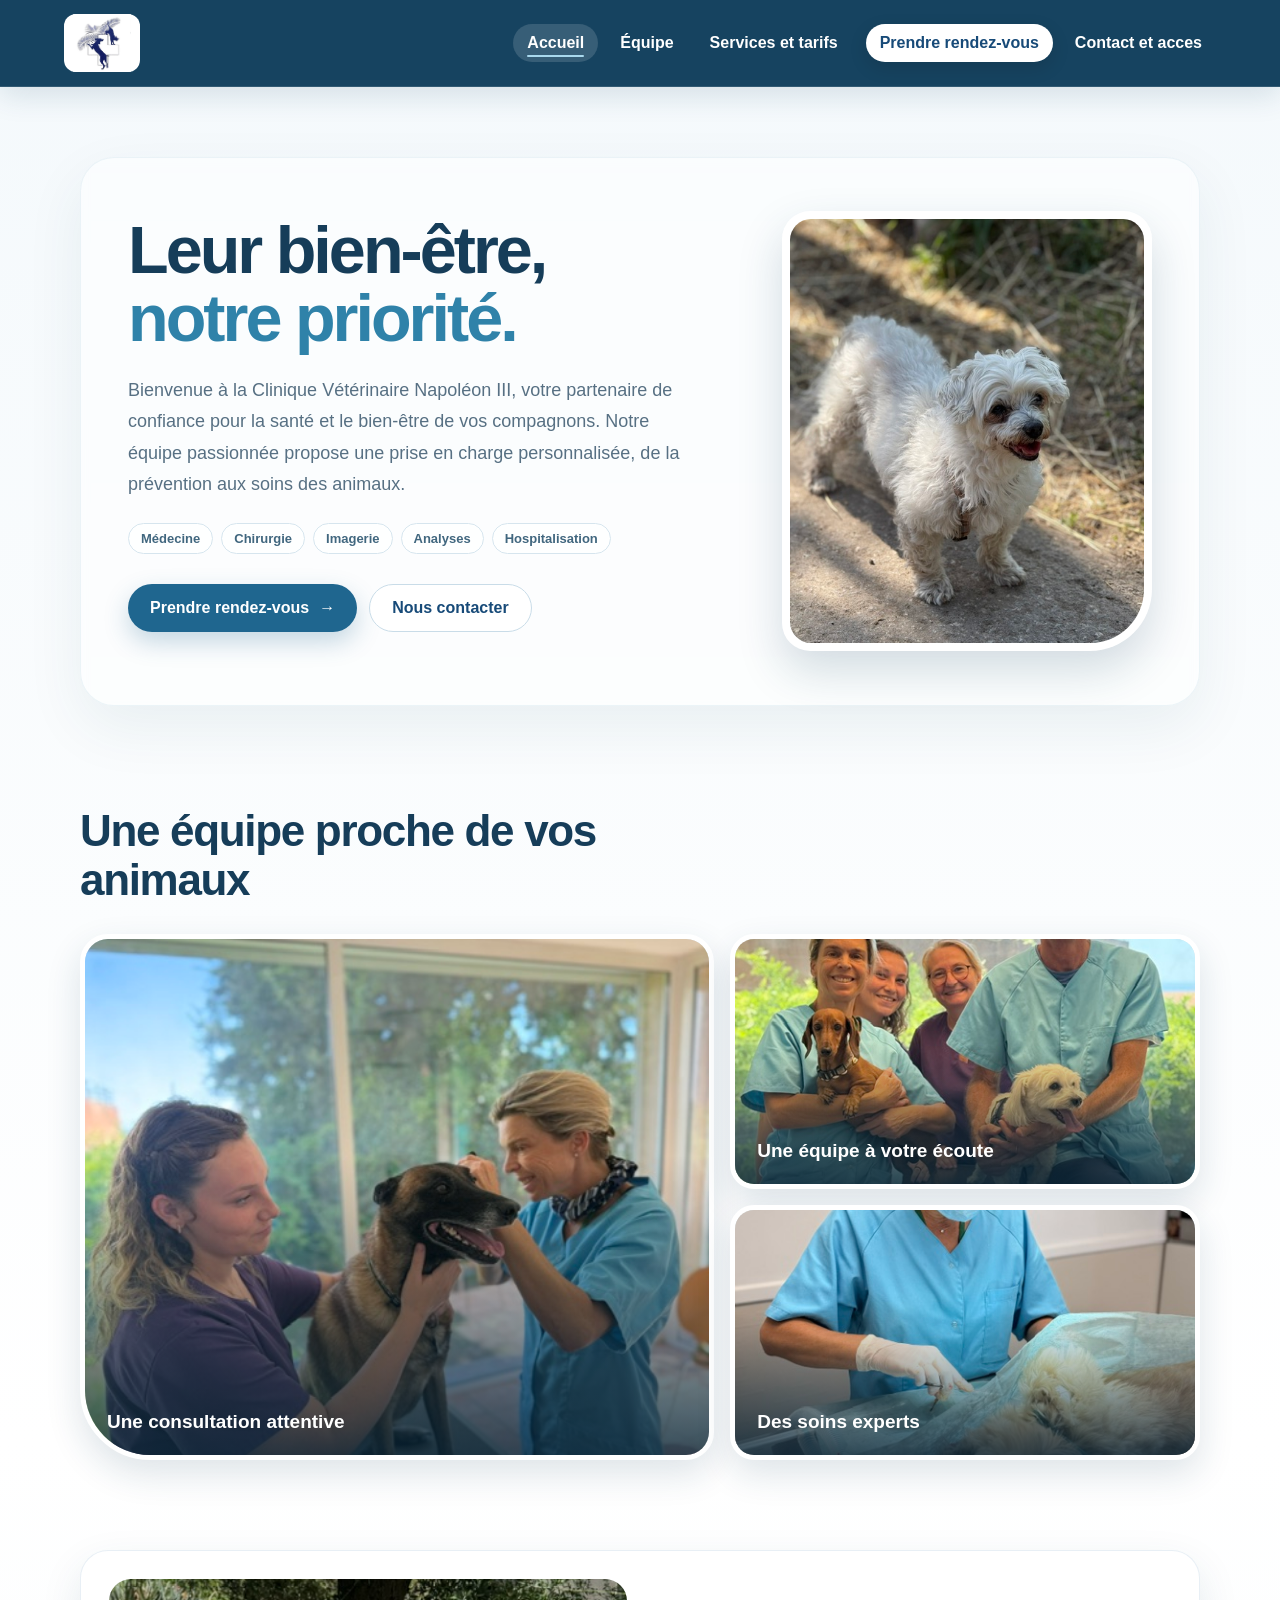
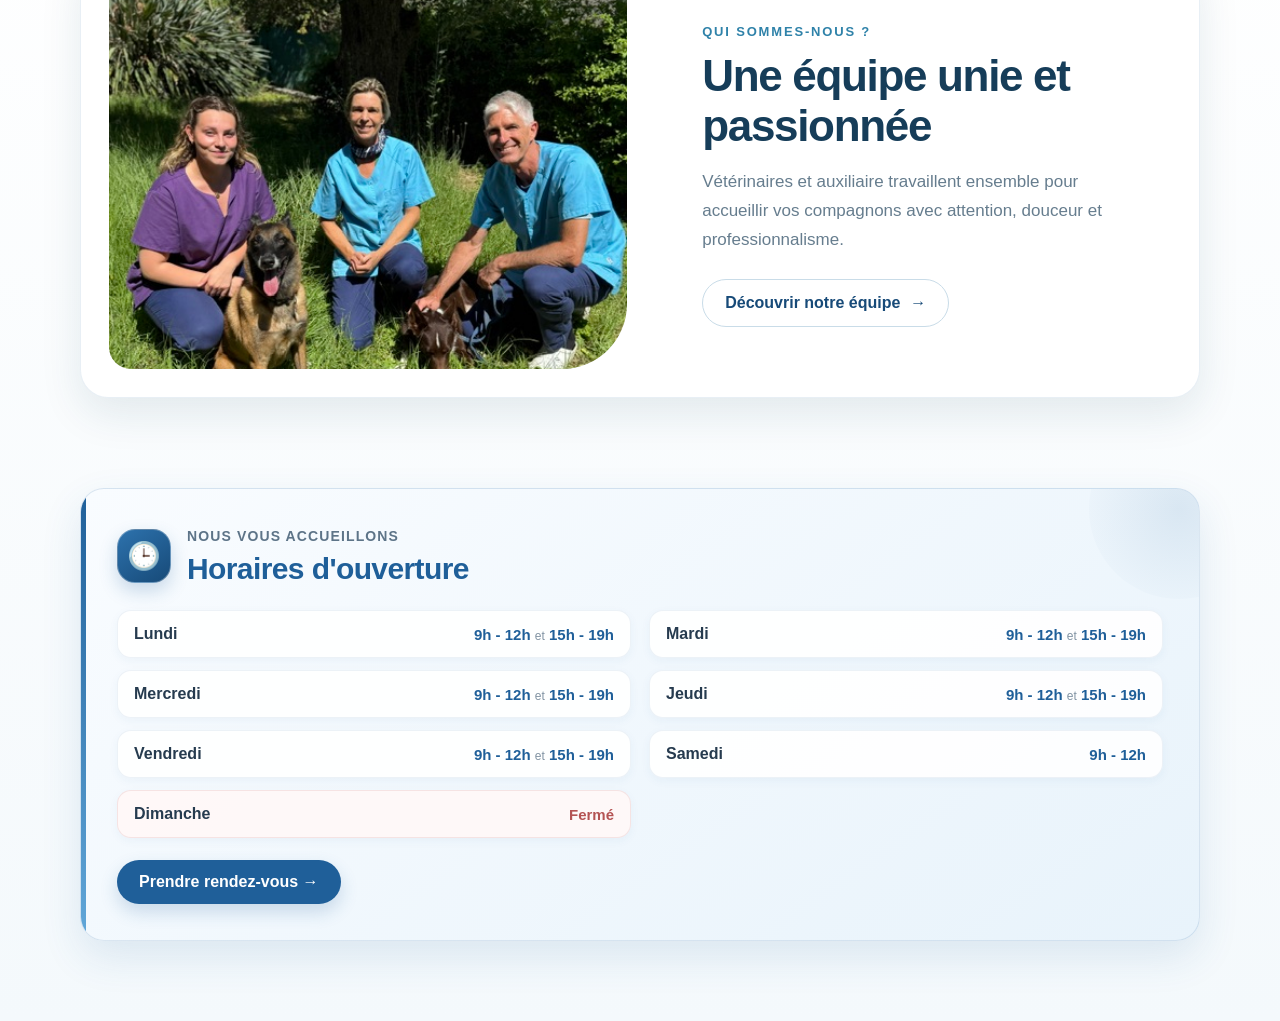
==== commit aa1a50b6: "modi simplification" ====
--- a/accueil.html
+++ b/accueil.html
@@ -17,7 +17,7 @@
             <a href="équipe.html">Équipe</a>
             <a href="Tarifs.html">Services et tarifs</a>
             <a class="bouton" href="réservation.html">Prendre rendez-vous</a>
-            <a href="contact.html">Contact</a>
+            <a href="contact.html">Contact et acces</a>
         </nav>
     </header>
 
@@ -53,26 +53,25 @@
             <section class="galerie-accueil" aria-labelledby="titre-galerie">
                 <div class="galerie-entete">
                     <div>
-                        <p class="galerie-surtitre">Au quotidien</p>
+                        
                         <h2 id="titre-galerie">Une équipe proche de vos animaux</h2>
                     </div>
-                    <p>Découvrez la clinique, les soins et les moments de complicité qui font notre métier.</p>
                 </div>
 
                 <div class="galerie-mosaique">
                     <figure class="galerie-cadre galerie-principal">
                         <img src="consultation_accueil.jpeg" alt="Consultation d'un chien par l'équipe de la clinique vétérinaire">
-                        <figcaption><strong>Une consultation attentive</strong><span>Des soins réalisés avec douceur et professionnalisme</span></figcaption>
+                        <figcaption><strong>Une consultation attentive</strong></figcaption>
                     </figure>
 
                     <figure class="galerie-cadre">
                         <img class="photo-equipe-3" src="Equipe 3.jpeg" alt="L'équipe vétérinaire réunie avec deux chiens dans la clinique">
-                        <figcaption><strong>Une équipe à votre écoute</strong><span>Une relation de confiance au quotidien</span></figcaption>
+                        <figcaption><strong>Une équipe à votre écoute</strong></figcaption>
                     </figure>
 
                     <figure class="galerie-cadre">
                         <img src="opération2_accueil.jpeg" alt="Une vétérinaire pendant une intervention chirurgicale">
-                        <figcaption><strong>Des soins experts</strong><span>Des équipements adaptés à chaque intervention</span></figcaption>
+                        <figcaption><strong>Des soins experts</strong></figcaption>
                     </figure>
                 </div>
             </section>
@@ -102,7 +101,7 @@
                     <div class="horaire-ligne"><span class="horaire-jour">Lundi</span><span class="horaire-heures">9h - 12h <em>et</em> 15h - 19h</span></div>
                     <div class="horaire-ligne"><span class="horaire-jour">Mardi</span><span class="horaire-heures">9h - 12h <em>et</em> 15h - 19h</span></div>
                     <div class="horaire-ligne"><span class="horaire-jour">Mercredi</span><span class="horaire-heures">9h - 12h <em>et</em> 15h - 19h</span></div>
-                    <div class="horaire-ligne"><span class="horaire-jour">Jeudi</span><span class="horaire-heures">9h - 12h<em>et</em> 15h - 19h</span></div>
+                    <div class="horaire-ligne"><span class="horaire-jour">Jeudi</span><span class="horaire-heures">9h - 12h <em>et</em> 15h - 19h</span></div>
                     <div class="horaire-ligne"><span class="horaire-jour">Vendredi</span><span class="horaire-heures">9h - 12h <em>et</em> 15h - 19h</span></div>
                     <div class="horaire-ligne"><span class="horaire-jour">Samedi</span><span class="horaire-heures">9h - 12h</span></div>
                     <div class="horaire-ligne horaire-ferme"><span class="horaire-jour">Dimanche</span><span class="horaire-heures">Fermé</span></div>
--- a/style.css
+++ b/style.css
@@ -1171,3 +1171,74 @@
   .membre-photo { height: 390px; }
   .equipe-contact .cta-principal { width: 100%; }
 }
+
+
+
+/* =========================
+   CARTE DE LOCALISATION
+   ========================= */
+
+.contact-map {
+    max-width: 1200px;
+    margin: 80px auto;
+    padding: 0 30px;
+}
+
+.map-heading {
+    max-width: 700px;
+    margin-bottom: 30px;
+}
+
+.map-heading .section-label {
+    margin-bottom: 10px;
+    color: #2d86ad;
+    font-size: 0.9rem;
+    font-weight: 700;
+    letter-spacing: 0.15em;
+}
+
+.map-heading h2 {
+    margin: 0 0 15px;
+    color: #173e5b;
+    font-size: 2.5rem;
+}
+
+.map-heading p {
+    color: #587086;
+    font-size: 1.1rem;
+    line-height: 1.7;
+}
+
+.map-wrapper {
+    overflow: hidden;
+    border-radius: 30px;
+    box-shadow: 0 20px 50px rgba(23, 62, 91, 0.15);
+}
+
+.map-wrapper iframe {
+    display: block;
+    width: 100%;
+    height: 450px;
+    border: 0;
+}
+
+/* Adaptation pour les téléphones */
+
+@media (max-width: 700px) {
+    .contact-map {
+        margin: 50px auto;
+        padding: 0 20px;
+    }
+
+    .map-heading h2 {
+        font-size: 2rem;
+    }
+
+    .map-wrapper {
+        border-radius: 20px;
+    }
+
+    .map-wrapper iframe {
+        height: 350px;
+    }
+}
